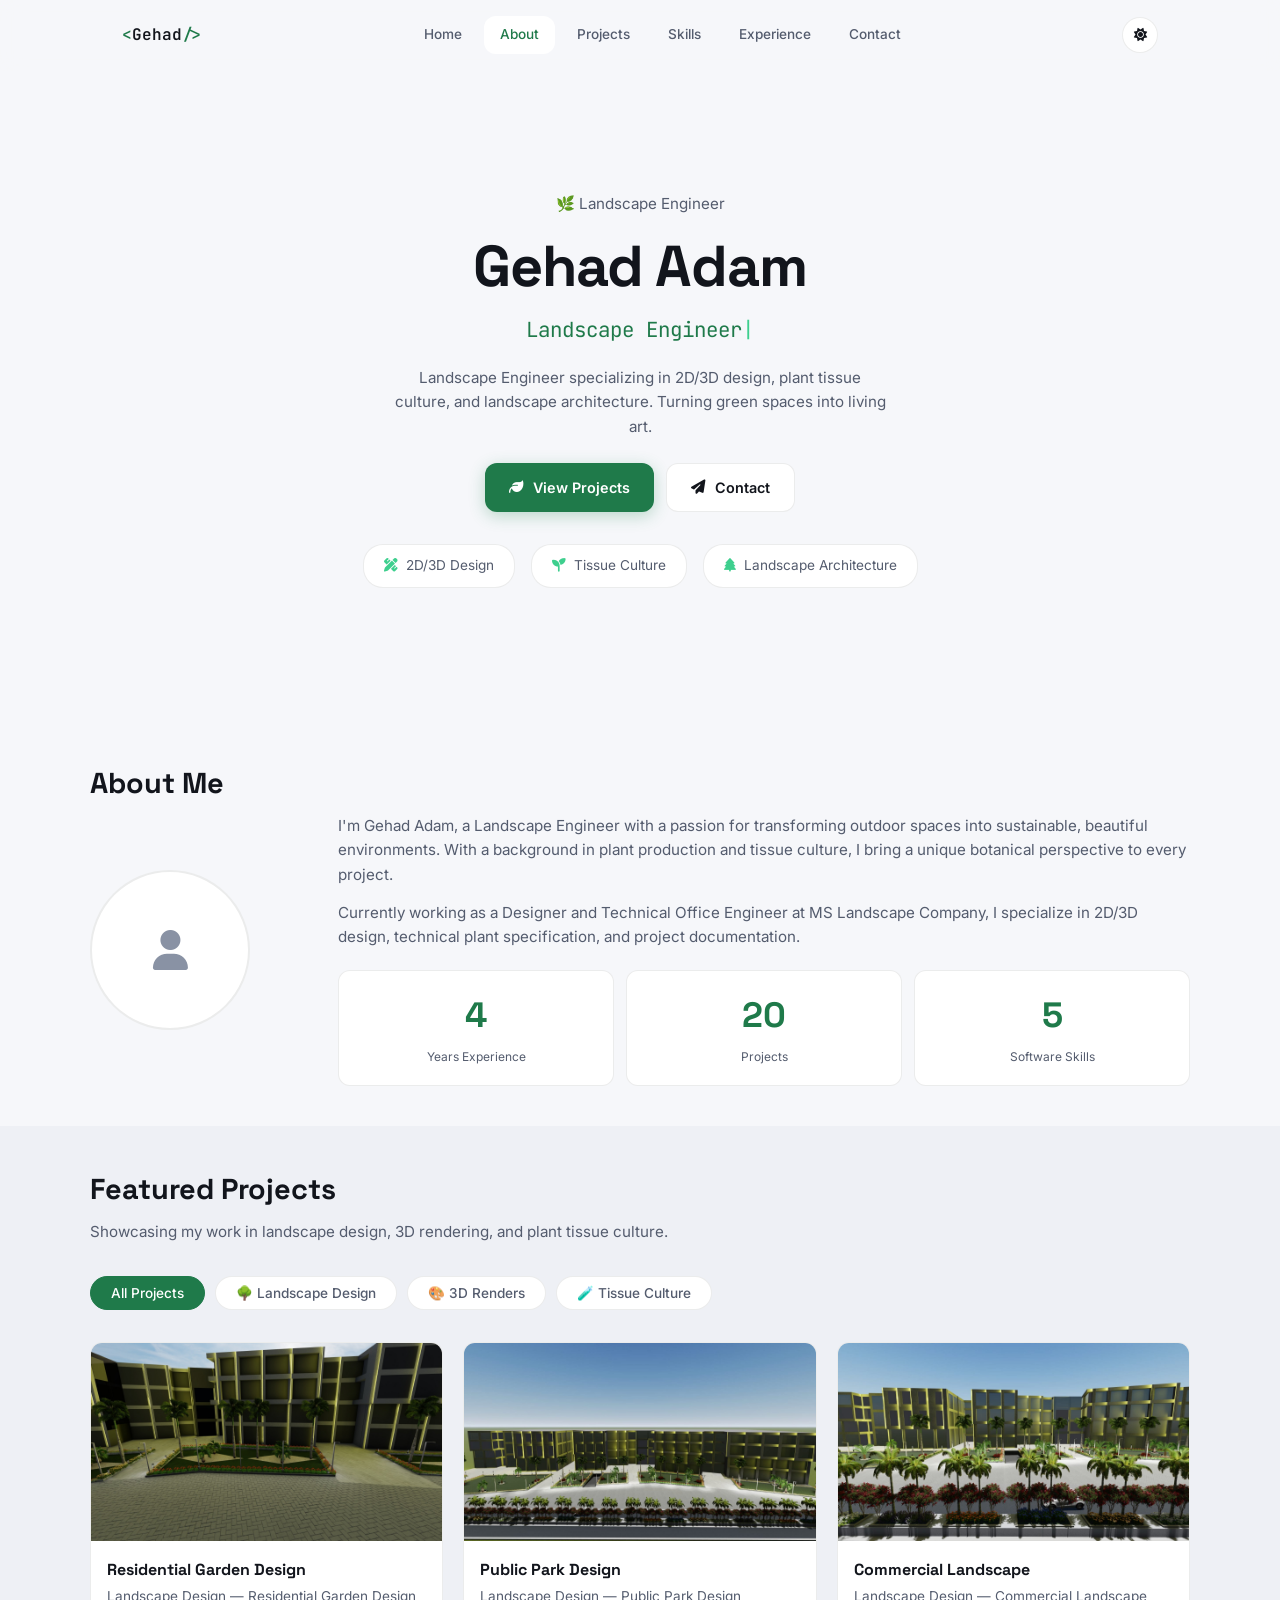
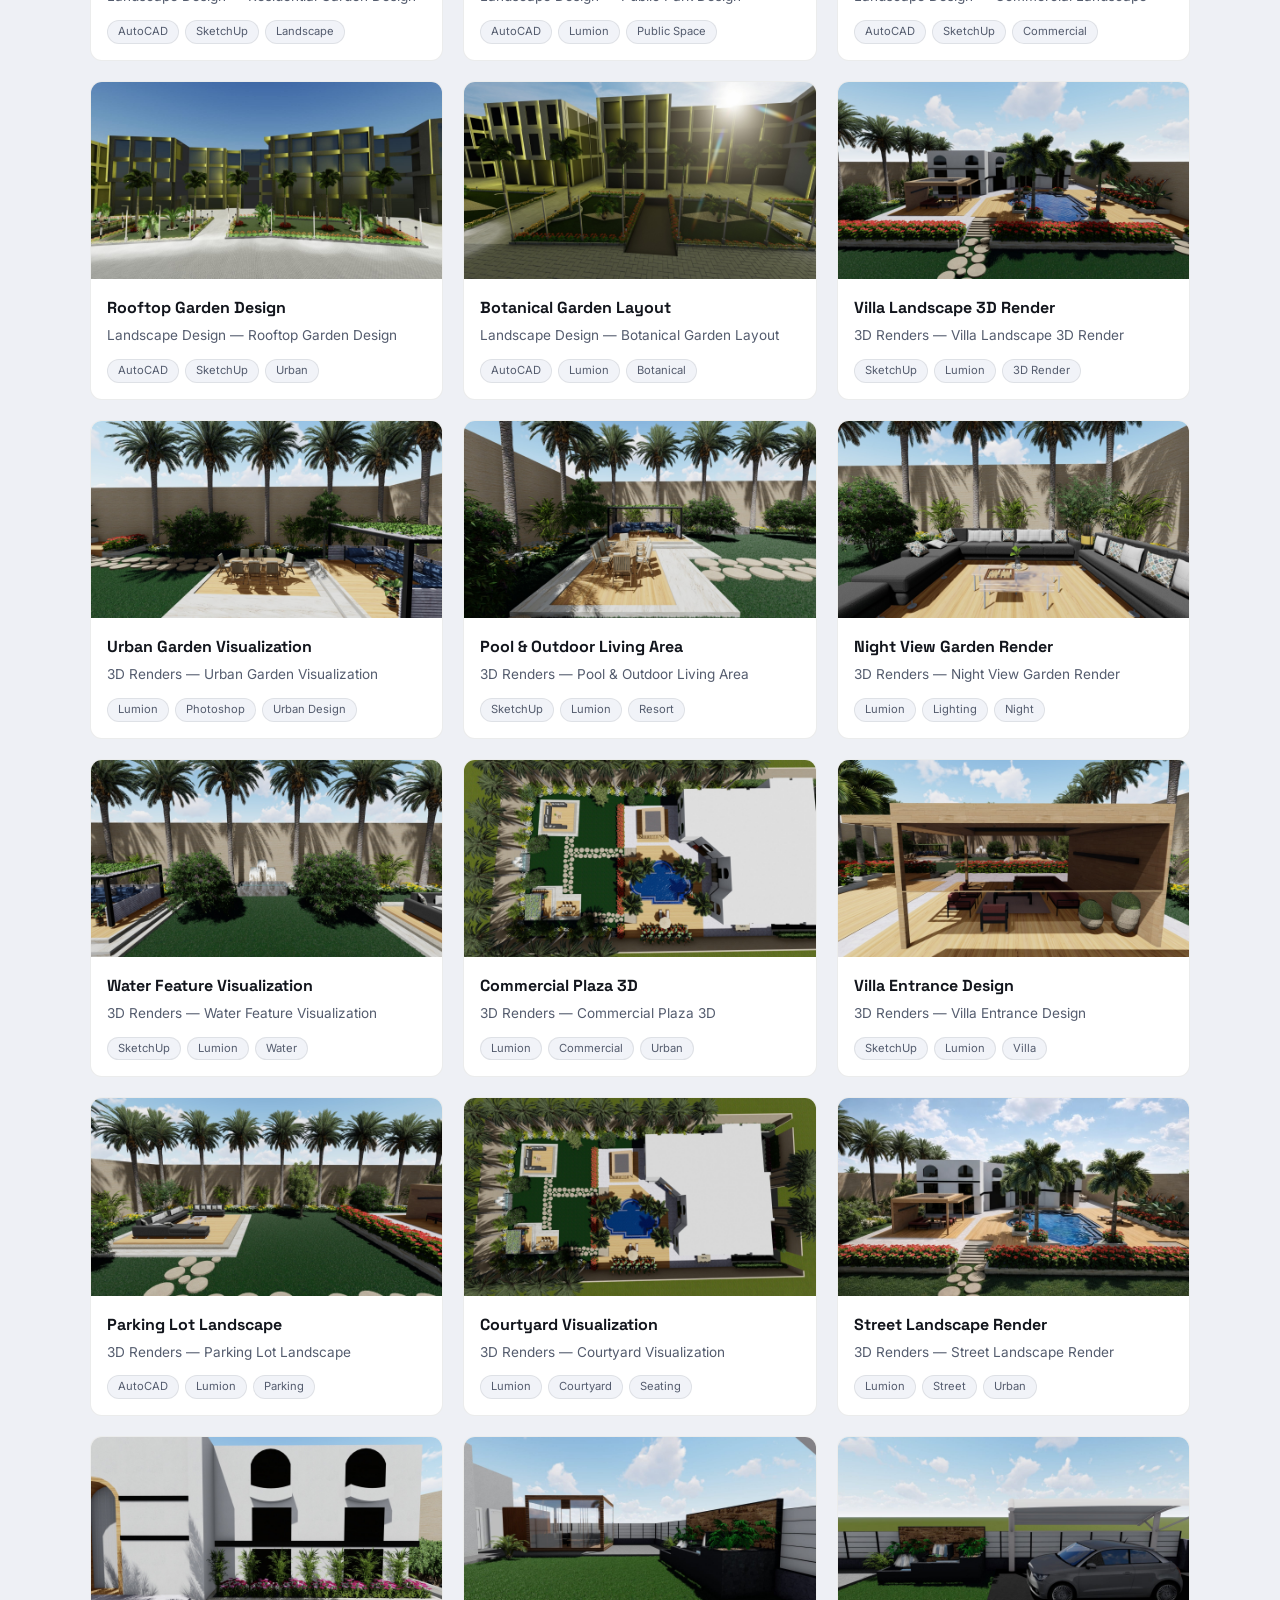
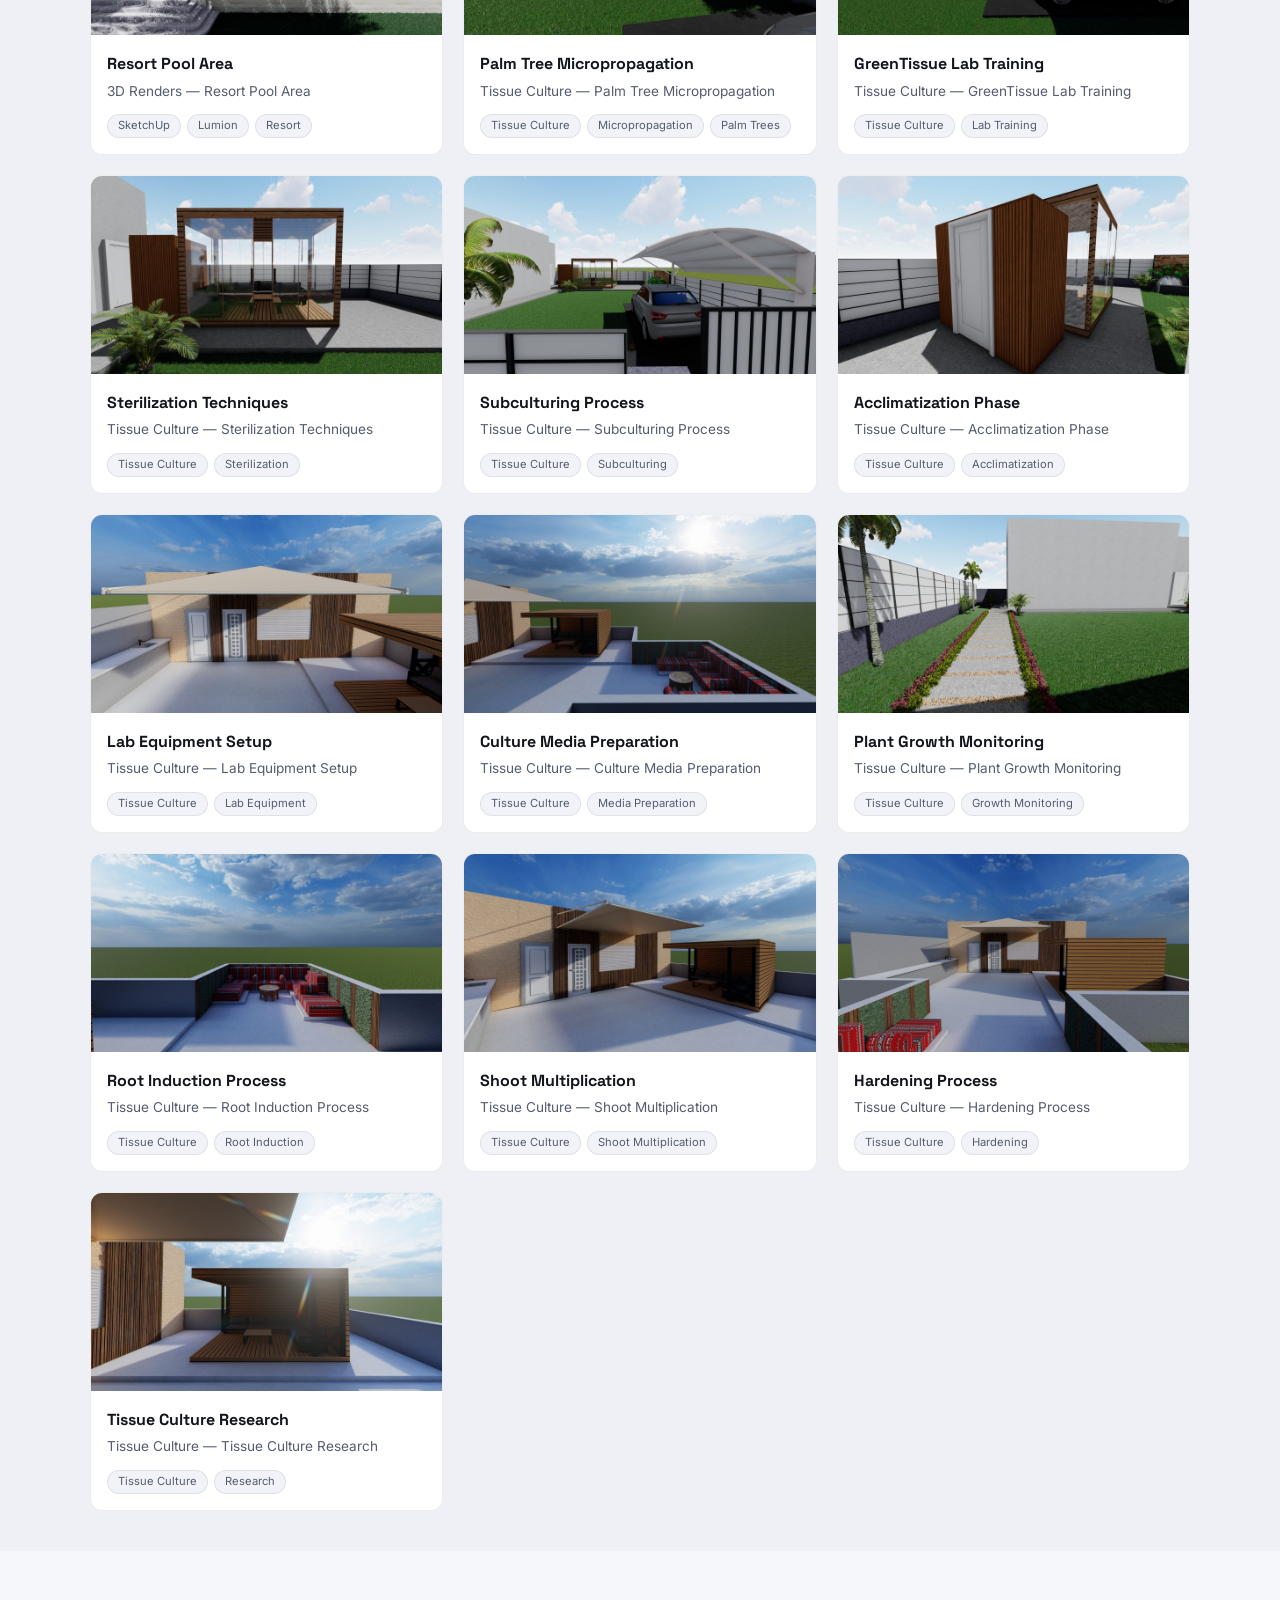
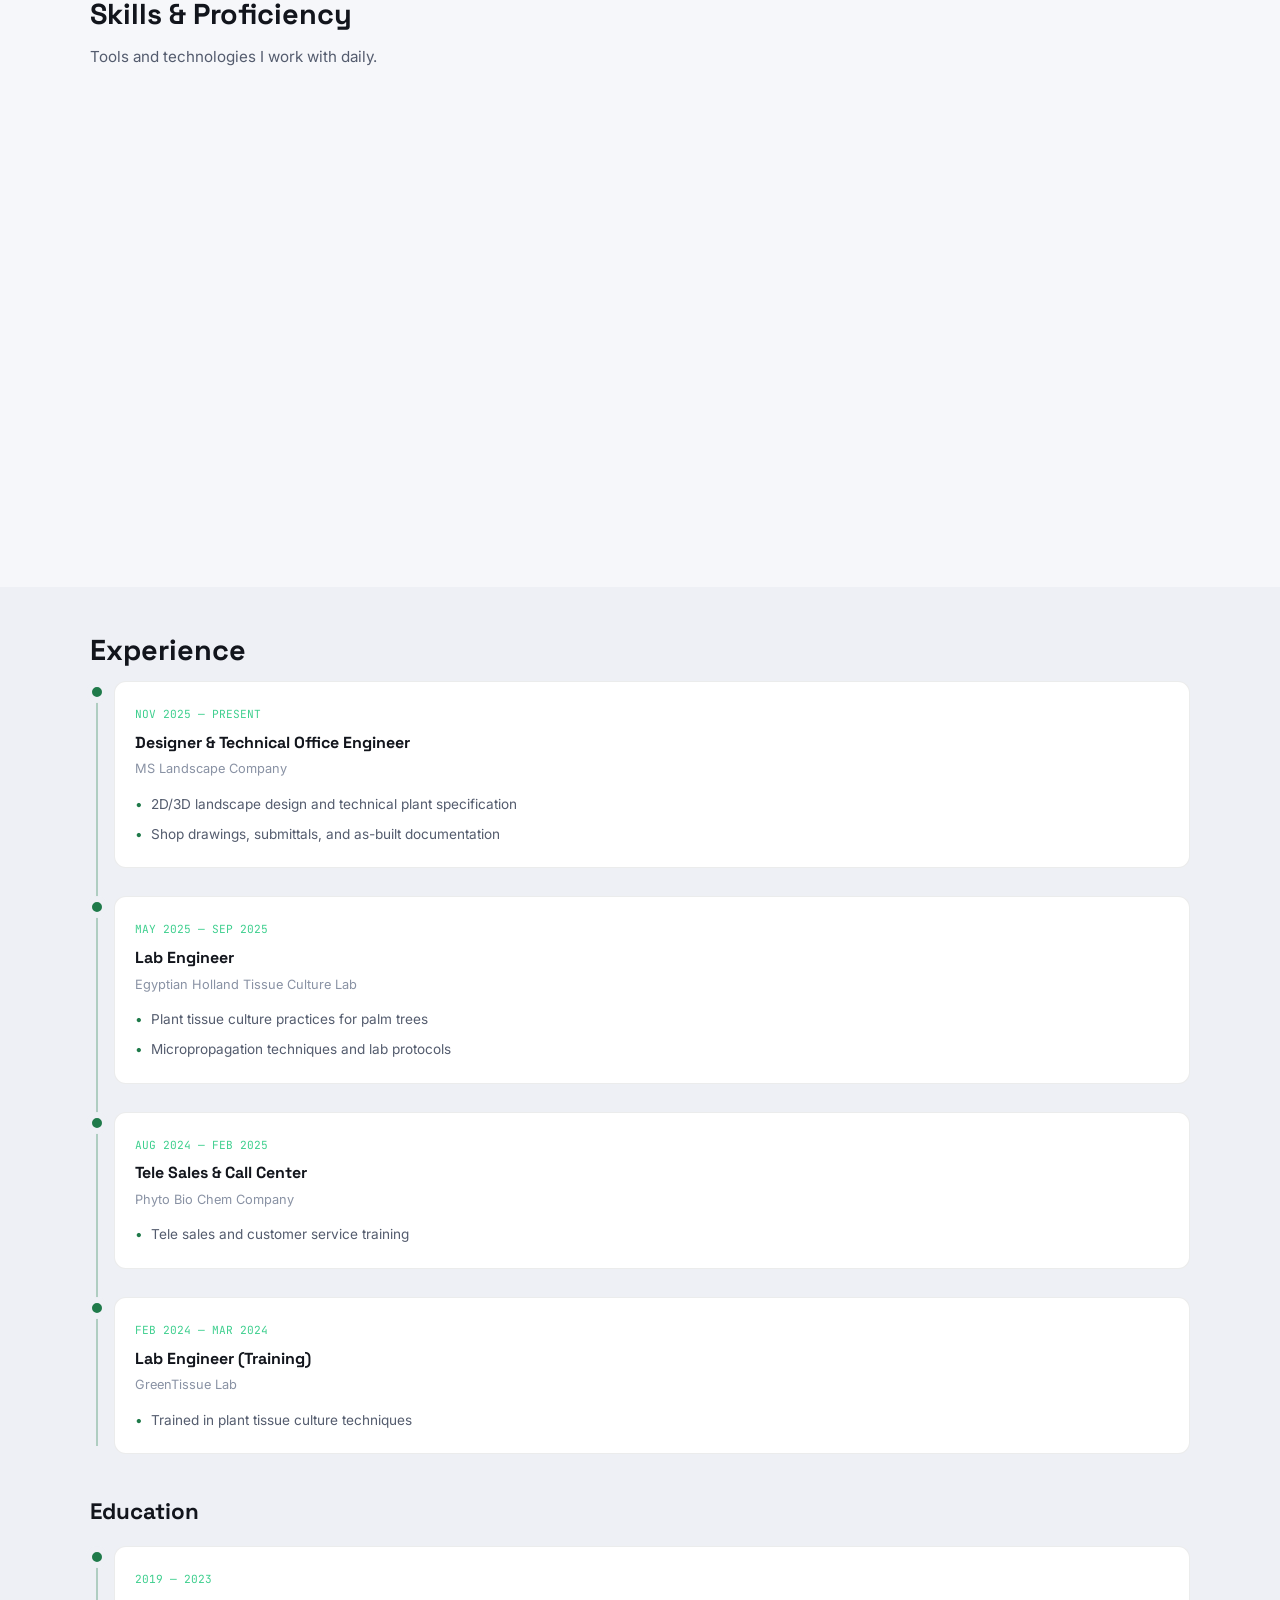
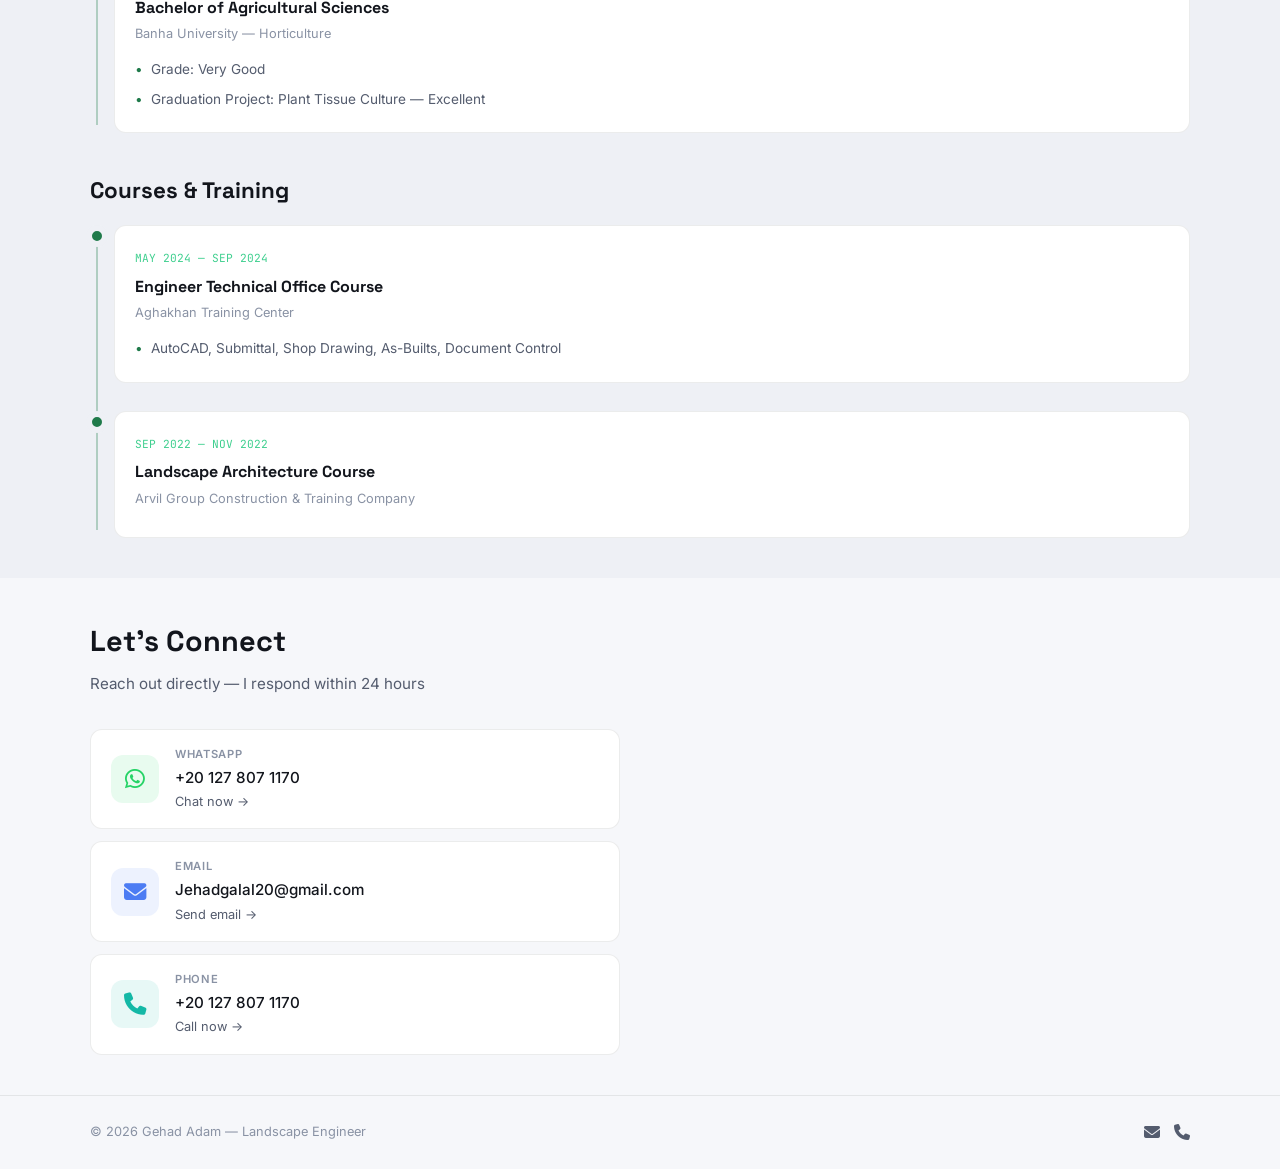
==== index.html @ 6e28e7ed "first commit" ====
<!DOCTYPE html>
<html lang="en">
<head>
  <meta charset="UTF-8">
  <meta name="viewport" content="width=device-width, initial-scale=1.0">
  <title>Gehad Adam — Landscape Engineer</title>
  <meta name="description" content="Gehad Adam — Landscape Engineer specializing in 2D/3D design, plant tissue culture, and landscape architecture.">
  <meta name="theme-color" content="#0B0F17">

  <link rel="preconnect" href="https://fonts.googleapis.com">
  <link rel="preconnect" href="https://fonts.gstatic.com" crossorigin>
  <link href="https://fonts.googleapis.com/css2?family=Space+Grotesk:wght@400;500;600;700&family=Inter:wght@400;500;600;700&family=JetBrains+Mono:wght@400;500;600&display=swap" rel="stylesheet">
  <link rel="stylesheet" href="https://cdnjs.cloudflare.com/ajax/libs/font-awesome/6.5.1/css/all.min.css">
  <link rel="stylesheet" href="style.css">
</head>
<body>

<!-- Preloader -->
<div class="preloader" id="preloader">
  <div class="preloader__spinner"></div>
  <span class="preloader__text">Loading Portfolio...</span>
</div>

<!-- NAV -->
<header class="nav" id="nav">
  <div class="nav__inner">
    <a href="#home" class="nav__logo" id="navLogo">
      <span class="nav__logo-bracket">&lt;</span>Gehad<span class="nav__logo-bracket">/&gt;</span>
    </a>
    <nav class="nav__links">
      <a href="#home" class="nav__link active">Home</a>
      <a href="#about" class="nav__link">About</a>
      <a href="#projects" class="nav__link">Projects</a>
      <a href="#skills" class="nav__link">Skills</a>
      <a href="#experience" class="nav__link">Experience</a>
      <a href="#contact" class="nav__link">Contact</a>
    </nav>
    <div class="nav__actions">
      <button class="icon-btn" id="themeToggle"><i class="fa-solid fa-moon" id="themeIcon"></i></button>
      <button class="hamburger" id="hamburger"><span></span><span></span><span></span></button>
    </div>
  </div>
  <div class="mobile-menu" id="mobileMenu">
    <a href="#home" class="mobile-menu__link">Home</a>
    <a href="#about" class="mobile-menu__link">About</a>
    <a href="#projects" class="mobile-menu__link">Projects</a>
    <a href="#skills" class="mobile-menu__link">Skills</a>
    <a href="#experience" class="mobile-menu__link">Experience</a>
    <a href="#contact" class="mobile-menu__link">Contact</a>
    <div class="mobile-menu__socials">
      <a href="mailto:Jehadgalal20@gmail.com"><i class="fa-solid fa-envelope"></i></a>
      <a href="tel:+201278071170"><i class="fa-solid fa-phone"></i></a>
    </div>
  </div>
</header>

<main>

  <!-- ===== HERO ===== -->
  <section class="hero" id="home">
    <div class="hero__inner">
      <div class="hero__content">
        <p class="hero__tag" id="heroTag">🌿 Landscape Engineer</p>
        <h1 class="hero__title" id="heroName">Gehad Adam</h1>
        <p class="hero__type"><span id="typeTarget"></span><span class="cursor">|</span></p>
        <p class="hero__desc" id="heroDesc">Loading...</p>
        <div class="hero__actions">
          <a href="#projects" class="btn btn--primary"><i class="fa-solid fa-leaf"></i> View Projects</a>
          <a href="#contact" class="btn btn--ghost"><i class="fa-solid fa-paper-plane"></i> Contact</a>
        </div>
        <div class="hero__badge" id="heroBadge"></div>
      </div>
    </div>
  </section>

  <!-- ===== ABOUT ===== -->
  <section class="section" id="about">
    <div class="section__inner">
      <h2 class="section__title">About Me</h2>
      <div class="about__grid">
        <div class="about__image">
          <img src="assets/images/profile.jpg" alt="Gehad Adam" id="profileImage" onerror="this.style.display='none'">
          <div class="about__image-placeholder"><i class="fa-solid fa-user"></i></div>
        </div>
        <div class="about__content">
          <p id="aboutText1">Loading...</p>
          <p id="aboutText2">Loading...</p>
          <div class="stats" id="statsContainer"></div>
        </div>
      </div>
    </div>
  </section>

  <!-- ===== PROJECTS ===== -->
  <section class="section section--alt" id="projects">
    <div class="section__inner">
      <h2 class="section__title">Featured Projects</h2>
      <p class="section__subtitle">Showcasing my work in landscape design, 3D rendering, and plant tissue culture.</p>
      <div class="project-categories" id="categories"></div>
      <div class="projects-grid" id="projectsGrid"></div>
    </div>
  </section>

  <!-- ===== SKILLS ===== -->
  <section class="section" id="skills">
    <div class="section__inner">
      <h2 class="section__title">Skills & Proficiency</h2>
      <p class="section__subtitle">Tools and technologies I work with daily.</p>
      <div class="skills-grid" id="skillsGrid"></div>
    </div>
  </section>

  <!-- ===== EXPERIENCE ===== -->
  <section class="section section--alt" id="experience">
    <div class="section__inner">
      <h2 class="section__title">Experience</h2>
      <div class="timeline" id="timelineContainer"></div>
      <h3 style="margin: 40px 0 16px; font-family: 'Space Grotesk', sans-serif; font-size: 1.4rem;">Education</h3>
      <div class="timeline" id="educationContainer"></div>
      <h3 style="margin: 40px 0 16px; font-family: 'Space Grotesk', sans-serif; font-size: 1.4rem;">Courses & Training</h3>
      <div class="timeline" id="coursesContainer"></div>
    </div>
  </section>

  <!-- ===== CONTACT (روابط فقط - بدون فورم) ===== -->
  <section class="section" id="contact">
    <div class="section__inner">
      <h2 class="section__title">Let's Connect</h2>
      <p class="section__subtitle">Reach out directly — I respond within 24 hours</p>
      <div class="contact__grid">
        <div class="contact__methods" id="contactMethods"></div>
      </div>
    </div>
  </section>

</main>

<!-- ===== FOOTER ===== -->
<footer class="footer">
  <div class="footer__inner">
    <p>&copy; <span id="year"></span> <span id="footerText">Gehad Adam — Landscape Engineer</span></p>
    <div class="footer__socials">
      <a href="mailto:Jehadgalal20@gmail.com"><i class="fa-solid fa-envelope"></i></a>
      <a href="tel:+201278071170"><i class="fa-solid fa-phone"></i></a>
    </div>
  </div>
</footer>

<!-- ===== SCROLL TO TOP ===== -->
<button class="scroll-top" id="scrollTop"><i class="fa-solid fa-arrow-up"></i></button>

<!-- ===== تحميل البيانات أولاً ===== -->
<script src="data.js"></script>
<!-- ===== ثم السكربت الرئيسي ===== -->
<script src="script.js"></script>

</body>
</html>
---- style.css ----
/* ===================================================================
   DESIGN TOKENS
   =================================================================== */
:root {
  --bg: #0B0F17;
  --bg-alt: #10141F;
  --surface: #151A26;
  --surface-2: #1B2130;
  --border: rgba(237, 239, 244, 0.08);
  --text: #EDEFF4;
  --text-muted: #8B93A7;
  --text-faint: #5B6478;
  --primary: #2D8F5E;
  --primary-glow: rgba(45, 143, 94, 0.3);
  --signal: #3ECF8E;
  --radius: 12px;
  --radius-lg: 20px;
  --shadow: 0 8px 30px rgba(0,0,0,0.3);
  --transition: 0.3s cubic-bezier(0.16, 1, 0.3, 1);
}

[data-theme="light"] {
  --bg: #F6F7FA;
  --bg-alt: #EEF0F5;
  --surface: #FFFFFF;
  --surface-2: #F1F3F8;
  --border: rgba(11, 15, 23, 0.08);
  --text: #12151C;
  --text-muted: #545C6E;
  --text-faint: #8992A4;
  --primary: #1F7A4A;
  --shadow: 0 8px 30px rgba(0,0,0,0.08);
}

* { margin: 0; padding: 0; box-sizing: border-box; }
html { scroll-behavior: smooth; }
body {
  background: var(--bg);
  color: var(--text);
  font-family: 'Inter', sans-serif;
  line-height: 1.6;
  transition: background 0.3s, color 0.3s;
  -webkit-font-smoothing: antialiased;
}
a { color: inherit; text-decoration: none; }
ul { list-style: none; }
button { font-family: inherit; cursor: pointer; border: none; background: none; color: inherit; }
input, textarea { font-family: inherit; }

/* ===================================================================
   UTILITIES
   =================================================================== */
.btn {
  display: inline-flex;
  align-items: center;
  gap: 10px;
  padding: 12px 24px;
  border-radius: var(--radius);
  font-weight: 600;
  font-size: 0.9rem;
  transition: all var(--transition);
}
.btn--primary {
  background: var(--primary);
  color: #fff;
  box-shadow: 0 4px 16px var(--primary-glow);
}
.btn--primary:hover { transform: translateY(-2px); box-shadow: 0 8px 24px var(--primary-glow); }
.btn--ghost {
  background: var(--surface);
  border: 1px solid var(--border);
}
.btn--ghost:hover { border-color: var(--primary); }
.btn--block { width: 100%; justify-content: center; }

.section {
  padding: 40px 20px;
}
.section--alt { background: var(--bg-alt); }
.section__inner { max-width: 1100px; margin: 0 auto; }
.section__title {
  font-family: 'Space Grotesk', sans-serif;
  font-size: 1.8rem;
  font-weight: 700;
  margin-bottom: 8px;
}
.section__subtitle {
  color: var(--text-muted);
  margin-bottom: 32px;
  font-size: 0.95rem;
}

/* ===================================================================
   PRELOADER
   =================================================================== */
.preloader {
  position: fixed; inset: 0; z-index: 9999;
  background: var(--bg);
  display: flex; flex-direction: column; align-items: center; justify-content: center;
  gap: 16px;
  transition: opacity 0.5s, visibility 0.5s;
}
.preloader.hide { opacity: 0; visibility: hidden; }
.preloader__spinner {
  width: 40px; height: 40px;
  border: 3px solid var(--surface-2);
  border-top-color: var(--primary);
  border-radius: 50%;
  animation: spin 0.8s linear infinite;
}
@keyframes spin { to { transform: rotate(360deg); } }
.preloader__text { color: var(--text-muted); font-size: 0.85rem; }

/* ===================================================================
   NAV
   =================================================================== */
.nav {
  position: fixed; top: 0; left: 0; right: 0; z-index: 900;
  background: rgba(11, 15, 23, 0.85);
  backdrop-filter: blur(12px);
  -webkit-backdrop-filter: blur(12px);
  border-bottom: 1px solid transparent;
  transition: border-color 0.3s;
}
[data-theme="light"] .nav { background: rgba(246, 247, 250, 0.85); }
.nav.scrolled { border-bottom-color: var(--border); }

.nav__inner {
  display: flex;
  align-items: center;
  justify-content: space-between;
  padding: 12px 16px;
  max-width: 1100px; margin: 0 auto;
}
.nav__logo {
  font-family: 'JetBrains Mono', monospace;
  font-weight: 600;
  font-size: 1rem;
}
.nav__logo-bracket { color: var(--primary); }

.nav__links {
  display: none;
  gap: 6px;
}
.nav__link {
  padding: 8px 16px;
  border-radius: var(--radius);
  font-size: 0.85rem;
  font-weight: 500;
  color: var(--text-muted);
  transition: all 0.2s;
}
.nav__link:hover { color: var(--text); background: var(--surface); }
.nav__link.active { color: var(--primary); background: var(--surface); }

.nav__actions {
  display: flex;
  align-items: center;
  gap: 8px;
}
.icon-btn {
  width: 36px; height: 36px;
  border-radius: 50%;
  display: flex; align-items: center; justify-content: center;
  background: var(--surface);
  border: 1px solid var(--border);
  transition: all var(--transition);
}
.icon-btn:hover { border-color: var(--primary); }

.hamburger {
  display: flex;
  flex-direction: column;
  gap: 4px;
  padding: 6px;
}
.hamburger span {
  display: block;
  width: 22px; height: 2px;
  background: var(--text);
  border-radius: 2px;
  transition: all 0.3s;
}
.hamburger.open span:nth-child(1) { transform: translateY(6px) rotate(45deg); }
.hamburger.open span:nth-child(2) { opacity: 0; }
.hamburger.open span:nth-child(3) { transform: translateY(-6px) rotate(-45deg); }

.mobile-menu {
  display: none;
  flex-direction: column;
  background: var(--bg-alt);
  border-bottom: 1px solid var(--border);
  max-height: 0;
  overflow: hidden;
  transition: max-height 0.4s cubic-bezier(0.16, 1, 0.3, 1);
}
.mobile-menu.open { max-height: 400px; display: flex; }
.mobile-menu__link {
  padding: 14px 20px;
  font-weight: 500;
  color: var(--text-muted);
  border-bottom: 1px solid var(--border);
}
.mobile-menu__link:hover { color: var(--primary); }
.mobile-menu__socials {
  display: flex;
  gap: 16px;
  padding: 16px 20px;
}
.mobile-menu__socials a {
  color: var(--text-muted);
  font-size: 1.1rem;
}
.mobile-menu__socials a:hover { color: var(--primary); }

@media (min-width: 768px) {
  .nav__links { display: flex; }
  .hamburger { display: none; }
  .mobile-menu { display: none !important; }
  .nav__inner { padding: 16px 32px; }
}
@media (max-width: 767px) {
  .nav__links { display: none; }
  .hamburger { display: flex; }
  .mobile-menu { display: flex; }
}

/* ===================================================================
   HERO
   =================================================================== */
.hero {
  padding: 60px 20px 20px;
  min-height: 80vh;
  display: flex;
  align-items: center;
}
.hero__inner {
  max-width: 1100px;
  margin: 0 auto;
  width: 100%;
}
.hero__content {
  text-align: center;
}
.hero__tag {
  color: var(--text-muted);
  font-size: 0.95rem;
  margin-bottom: 4px;
}
.hero__title {
  font-family: 'Space Grotesk', sans-serif;
  font-size: 2.4rem;
  font-weight: 700;
  letter-spacing: -0.02em;
}
.hero__type {
  font-family: 'JetBrains Mono', monospace;
  font-size: 1.1rem;
  color: var(--primary);
  min-height: 2em;
}
.cursor {
  animation: blink 1s step-end infinite;
  color: var(--signal);
}
@keyframes blink { 50% { opacity: 0; } }
.hero__desc {
  color: var(--text-muted);
  max-width: 500px;
  margin: 12px auto 24px;
  font-size: 0.95rem;
}
.hero__actions {
  display: flex;
  gap: 12px;
  justify-content: center;
  flex-wrap: wrap;
}
.hero__badge {
  display: flex;
  flex-wrap: wrap;
  gap: 10px;
  justify-content: center;
  margin-top: 32px;
}
.badge {
  display: flex;
  align-items: center;
  gap: 8px;
  background: var(--surface);
  padding: 8px 16px;
  border-radius: 20px;
  border: 1px solid var(--border);
  font-size: 0.8rem;
  color: var(--text-muted);
}
.badge i { color: var(--signal); }

@media (min-width: 768px) {
  .hero { padding: 100px 32px 40px; }
  .hero__title { font-size: 3.6rem; }
  .hero__type { font-size: 1.3rem; }
  .hero__badge { gap: 16px; }
  .badge { padding: 10px 20px; font-size: 0.85rem; }
}

/* ===================================================================
   ABOUT
   =================================================================== */
.about__grid {
  display: grid;
  gap: 32px;
}
.about__image {
  width: 160px;
  height: 160px;
  border-radius: 50%;
  overflow: hidden;
  margin: 0 auto;
  background: var(--surface);
  border: 2px solid var(--border);
}
.about__image img {
  width: 100%;
  height: 100%;
  object-fit: cover;
}
.about__image-placeholder {
  width: 100%;
  height: 100%;
  display: flex;
  align-items: center;
  justify-content: center;
  color: var(--text-faint);
  font-size: 2.5rem;
}
.about__content p {
  color: var(--text-muted);
  margin-bottom: 14px;
  font-size: 0.95rem;
}
.about__content strong { color: var(--text); }

.stats {
  display: grid;
  grid-template-columns: repeat(3, 1fr);
  gap: 12px;
  margin-top: 20px;
}
.stat {
  text-align: center;
  background: var(--surface);
  padding: 16px;
  border-radius: var(--radius);
  border: 1px solid var(--border);
}
.stat__number {
  display: block;
  font-family: 'Space Grotesk', sans-serif;
  font-size: 1.8rem;
  font-weight: 700;
  color: var(--primary);
}
.stat__label {
  font-size: 0.75rem;
  color: var(--text-muted);
}

@media (min-width: 768px) {
  .about__grid {
    grid-template-columns: 200px 1fr;
    gap: 48px;
    align-items: center;
  }
  .about__image { margin: 0; }
  .stat__number { font-size: 2.2rem; }
}

/* ===================================================================
   PROJECTS
   =================================================================== */
.project-categories {
  display: flex;
  gap: 10px;
  flex-wrap: wrap;
  margin-bottom: 32px;
}
.category-btn {
  padding: 8px 20px;
  border-radius: 20px;
  font-size: 0.85rem;
  font-weight: 500;
  background: var(--surface);
  border: 1px solid var(--border);
  color: var(--text-muted);
  transition: all 0.25s ease;
  cursor: pointer;
}
.category-btn:hover {
  border-color: var(--text-muted);
  color: var(--text);
}
.category-btn.active {
  background: var(--primary);
  color: #fff;
  border-color: var(--primary);
}

.projects-grid {
  display: grid;
  grid-template-columns: 1fr;
  gap: 20px;
}
.project-card {
  background: var(--surface);
  border-radius: var(--radius);
  border: 1px solid var(--border);
  overflow: hidden;
  transition: all var(--transition);
}
.project-card:hover {
  transform: translateY(-4px);
  border-color: var(--primary);
}
.project-card.hidden-item { display: none; }

.project-card__media {
  aspect-ratio: 16/9;
  background: var(--surface-2);
  overflow: hidden;
  position: relative;
}
.project-card__media img {
  width: 100%;
  height: 100%;
  object-fit: cover;
  transition: transform 0.5s var(--transition);
}
.project-card:hover .project-card__media img {
  transform: scale(1.05);
}
.project-card__media.no-image img { display: none; }
.project-card__fallback {
  position: absolute; inset: 0;
  display: none; align-items: center; justify-content: center;
  font-size: 2.5rem; color: var(--text-faint);
}
.project-card__media.no-image .project-card__fallback { display: flex; }

.project-card__body {
  padding: 16px;
}
.project-card__body h3 {
  font-family: 'Space Grotesk', sans-serif;
  font-size: 1rem;
  margin-bottom: 4px;
}
.project-card__body p {
  font-size: 0.85rem;
  color: var(--text-muted);
  margin-bottom: 12px;
}
.tags {
  display: flex;
  gap: 6px;
  flex-wrap: wrap;
}
.tags span {
  font-size: 0.7rem;
  padding: 2px 10px;
  border-radius: 12px;
  background: var(--surface-2);
  color: var(--text-muted);
  border: 1px solid var(--border);
}

@media (min-width: 600px) {
  .projects-grid { grid-template-columns: repeat(2, 1fr); }
}
@media (min-width: 992px) {
  .projects-grid { grid-template-columns: repeat(3, 1fr); }
}

/* ===================================================================
   SKILLS
   =================================================================== */
.skills-grid {
  display: grid;
  grid-template-columns: 1fr 1fr;
  gap: 14px;
}
.skill-card {
  background: var(--surface);
  padding: 20px;
  border-radius: var(--radius);
  border: 1px solid var(--border);
  transition: all var(--transition);
}
.skill-card:hover { transform: translateY(-4px); border-color: var(--primary); }
.skill-card__icon {
  font-size: 1.4rem;
  color: var(--primary);
  margin-bottom: 8px;
}
.skill-card h3 {
  font-family: 'Space Grotesk', sans-serif;
  font-size: 0.95rem;
  margin-bottom: 8px;
}
.skill-card ul li {
  color: var(--text-muted);
  font-size: 0.8rem;
  padding: 2px 0;
}
.skill-card ul li::before {
  content: '▸ ';
  color: var(--primary);
}

@media (min-width: 600px) {
  .skills-grid { grid-template-columns: repeat(2, 1fr); }
}
@media (min-width: 900px) {
  .skills-grid { grid-template-columns: repeat(3, 1fr); }
}

/* ===================================================================
   EXPERIENCE (Timeline)
   =================================================================== */
.timeline {
  position: relative;
  padding-left: 24px;
}
.timeline::before {
  content: '';
  position: absolute; left: 6px; top: 8px; bottom: 8px;
  width: 2px;
  background: var(--primary);
  opacity: 0.3;
}
.timeline__item {
  position: relative;
  margin-bottom: 28px;
}
.timeline__item:last-child { margin-bottom: 0; }
.timeline__dot {
  position: absolute; left: -24px; top: 4px;
  width: 14px; height: 14px;
  border-radius: 50%;
  background: var(--primary);
  border: 2px solid var(--bg-alt);
  box-shadow: 0 0 0 4px var(--bg-alt);
}
.timeline__content {
  background: var(--surface);
  padding: 18px 20px;
  border-radius: var(--radius);
  border: 1px solid var(--border);
}
.timeline__date {
  font-family: 'JetBrains Mono', monospace;
  font-size: 0.7rem;
  color: var(--signal);
  text-transform: uppercase;
}
.timeline__content h3 {
  font-family: 'Space Grotesk', sans-serif;
  font-size: 1rem;
  margin: 4px 0;
}
.timeline__meta {
  font-size: 0.8rem;
  color: var(--text-faint);
  margin-bottom: 10px;
}
.timeline__content ul li {
  font-size: 0.85rem;
  color: var(--text-muted);
  padding: 4px 0 4px 16px;
  position: relative;
}
.timeline__content ul li::before {
  content: '•';
  position: absolute; left: 0;
  color: var(--primary);
}

/* ===================================================================
   CONTACT
   =================================================================== */
.contact__grid {
  display: grid;
  gap: 32px;
}
.contact__methods {
  display: flex;
  flex-direction: column;
  gap: 12px;
}
.contact__card {
  display: flex;
  align-items: center;
  gap: 16px;
  padding: 16px 20px;
  border-radius: var(--radius);
  background: var(--surface);
  border: 1px solid var(--border);
  transition: all var(--transition);
  text-decoration: none;
  color: var(--text);
  cursor: pointer;
}
.contact__card:hover { transform: translateX(6px); border-color: var(--primary); }
.contact__card--whatsapp:hover { border-color: #25D366; }
.contact__card--whatsapp .contact__card-icon { color: #25D366; background: rgba(37, 211, 102, 0.1); }
.contact__card--email:hover { border-color: #4C7CF3; }
.contact__card--email .contact__card-icon { color: #4C7CF3; background: rgba(76, 124, 243, 0.1); }
.contact__card--phone:hover { border-color: #14B8A6; }
.contact__card--phone .contact__card-icon { color: #14B8A6; background: rgba(20, 184, 166, 0.1); }

.contact__card-icon {
  width: 48px;
  height: 48px;
  border-radius: 12px;
  display: flex;
  align-items: center;
  justify-content: center;
  font-size: 1.4rem;
  flex-shrink: 0;
  background: var(--bg-alt);
  transition: all var(--transition);
}
.contact__card-content { flex: 1; display: flex; flex-direction: column; gap: 2px; }
.contact__card-label {
  font-size: 0.7rem;
  text-transform: uppercase;
  letter-spacing: 0.06em;
  color: var(--text-faint);
  font-weight: 600;
}
.contact__card-value {
  font-weight: 500;
  font-size: 0.95rem;
  color: var(--text);
}
.contact__card-action {
  font-size: 0.8rem;
  color: var(--text-muted);
  transition: color 0.2s;
}
.contact__card:hover .contact__card-action { color: var(--primary); }

.contact__form-wrapper {
  background: var(--surface);
  padding: 24px;
  border-radius: var(--radius-lg);
  border: 1px solid var(--border);
}
.contact__form-note {
  color: var(--text-muted);
  font-size: 0.85rem;
  margin-bottom: 16px;
}
.contact__form-note i { color: var(--signal); margin-right: 6px; }
.contact__form .field { margin-bottom: 14px; }
.contact__form input,
.contact__form textarea {
  width: 100%;
  padding: 12px 14px;
  border-radius: var(--radius);
  background: var(--bg);
  border: 1px solid var(--border);
  color: var(--text);
  font-size: 0.9rem;
  transition: border-color 0.2s;
}
.contact__form input:focus,
.contact__form textarea:focus {
  border-color: var(--primary);
  outline: none;
}
.contact__form input::placeholder,
.contact__form textarea::placeholder {
  color: var(--text-faint);
}
.form__status {
  margin-top: 12px;
  font-size: 0.85rem;
  min-height: 20px;
}
.form__status.success { color: var(--signal); }
.form__status.error { color: #F87171; }

@media (min-width: 768px) {
  .contact__grid {
    grid-template-columns: 1fr 1fr;
    gap: 40px;
    align-items: start;
  }
  .contact__form-wrapper { padding: 32px; }
}

/* ===================================================================
   FOOTER
   =================================================================== */
.footer {
  padding: 24px 20px;
  border-top: 1px solid var(--border);
}
.footer__inner {
  max-width: 1100px;
  margin: 0 auto;
  display: flex;
  align-items: center;
  justify-content: space-between;
  flex-wrap: wrap;
  gap: 12px;
}
.footer p {
  font-size: 0.8rem;
  color: var(--text-faint);
}
.footer__socials {
  display: flex;
  gap: 14px;
}
.footer__socials a {
  color: var(--text-muted);
  font-size: 1rem;
  transition: color 0.2s;
}
.footer__socials a:hover { color: var(--primary); }

/* ===================================================================
   SCROLL TO TOP
   =================================================================== */
.scroll-top {
  position: fixed; bottom: 20px; right: 20px; z-index: 800;
  width: 44px; height: 44px;
  border-radius: 50%;
  background: var(--primary);
  color: #fff;
  display: flex; align-items: center; justify-content: center;
  box-shadow: 0 4px 16px var(--primary-glow);
  opacity: 0; visibility: hidden;
  transform: translateY(12px);
  transition: all 0.3s;
}
.scroll-top.show { opacity: 1; visibility: visible; transform: translateY(0); }
.scroll-top:hover { transform: translateY(-4px); }

/* ===================================================================
   RESPONSIVE OVERRIDES
   =================================================================== */
@media (max-width: 480px) {
  .hero__title { font-size: 1.8rem; }
  .section__title { font-size: 1.4rem; }
  .stats { grid-template-columns: repeat(2, 1fr); }
  .skills-grid { grid-template-columns: 1fr; }
}
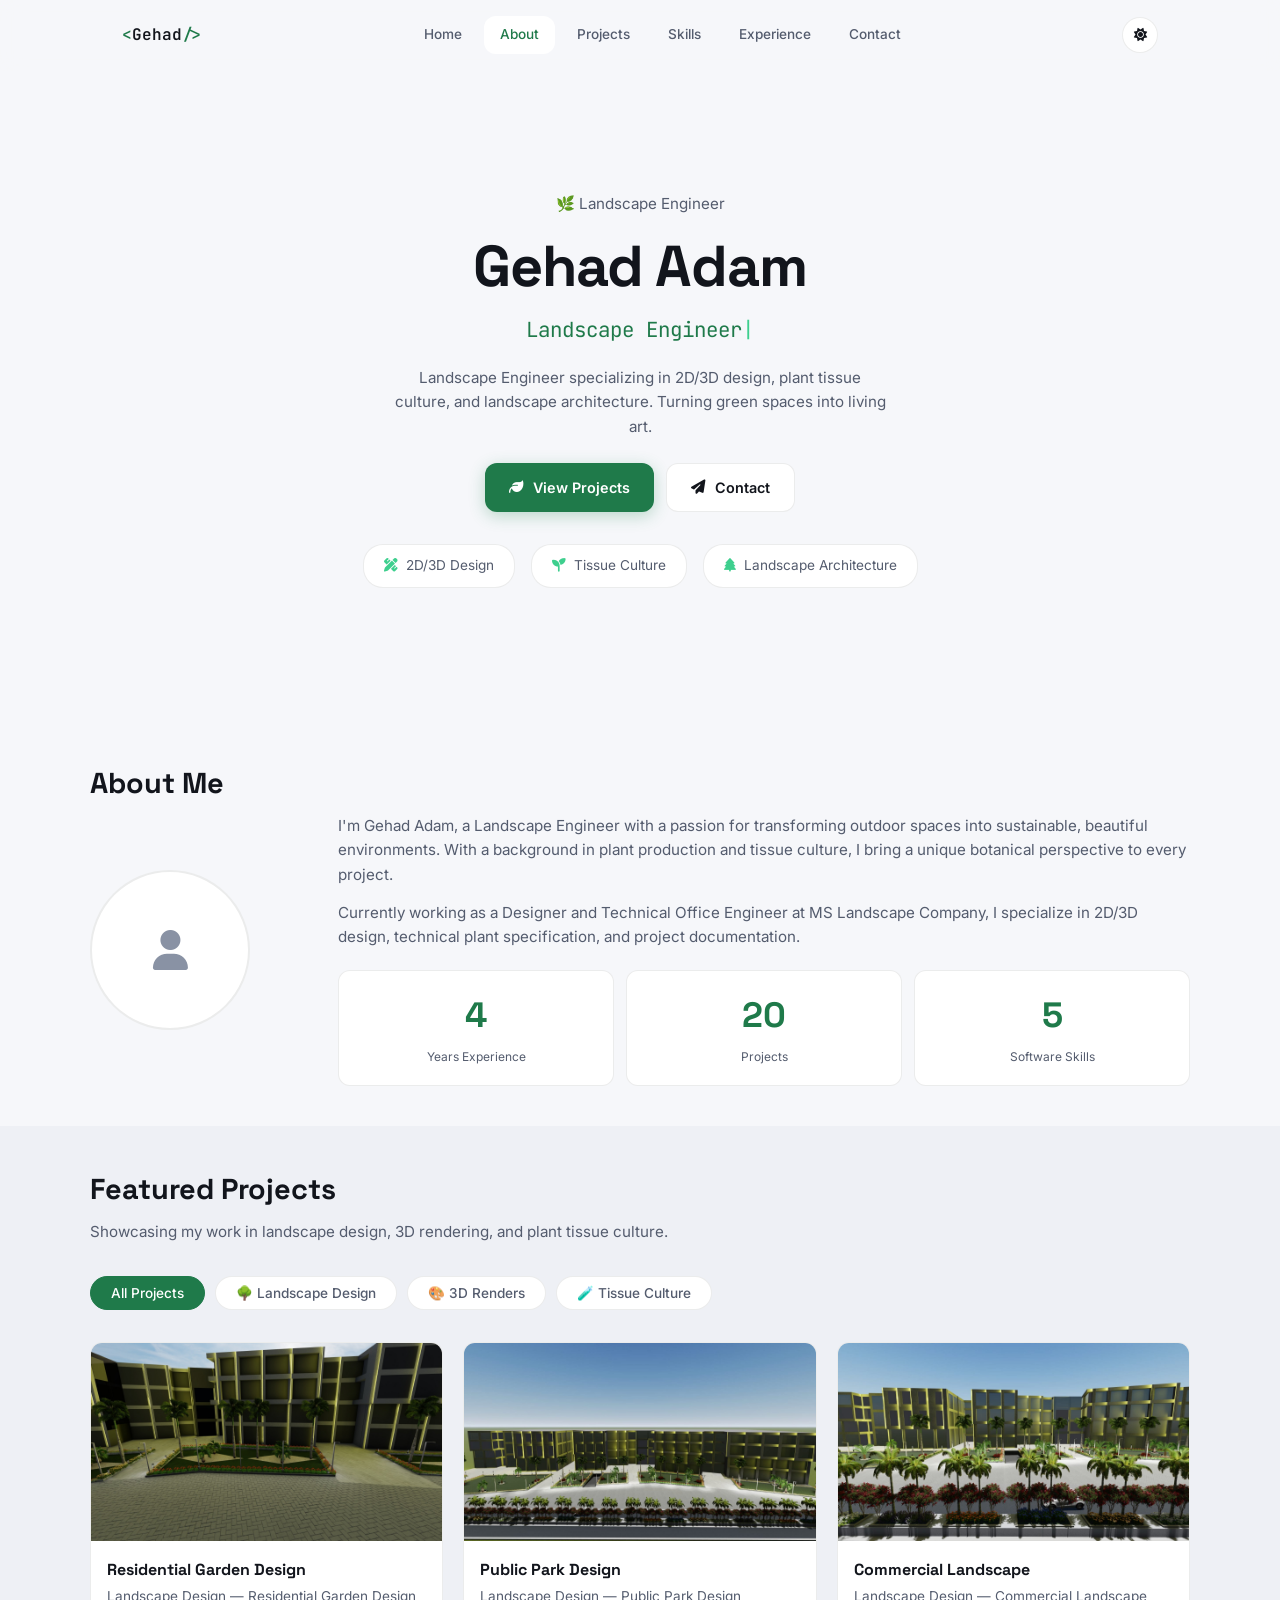
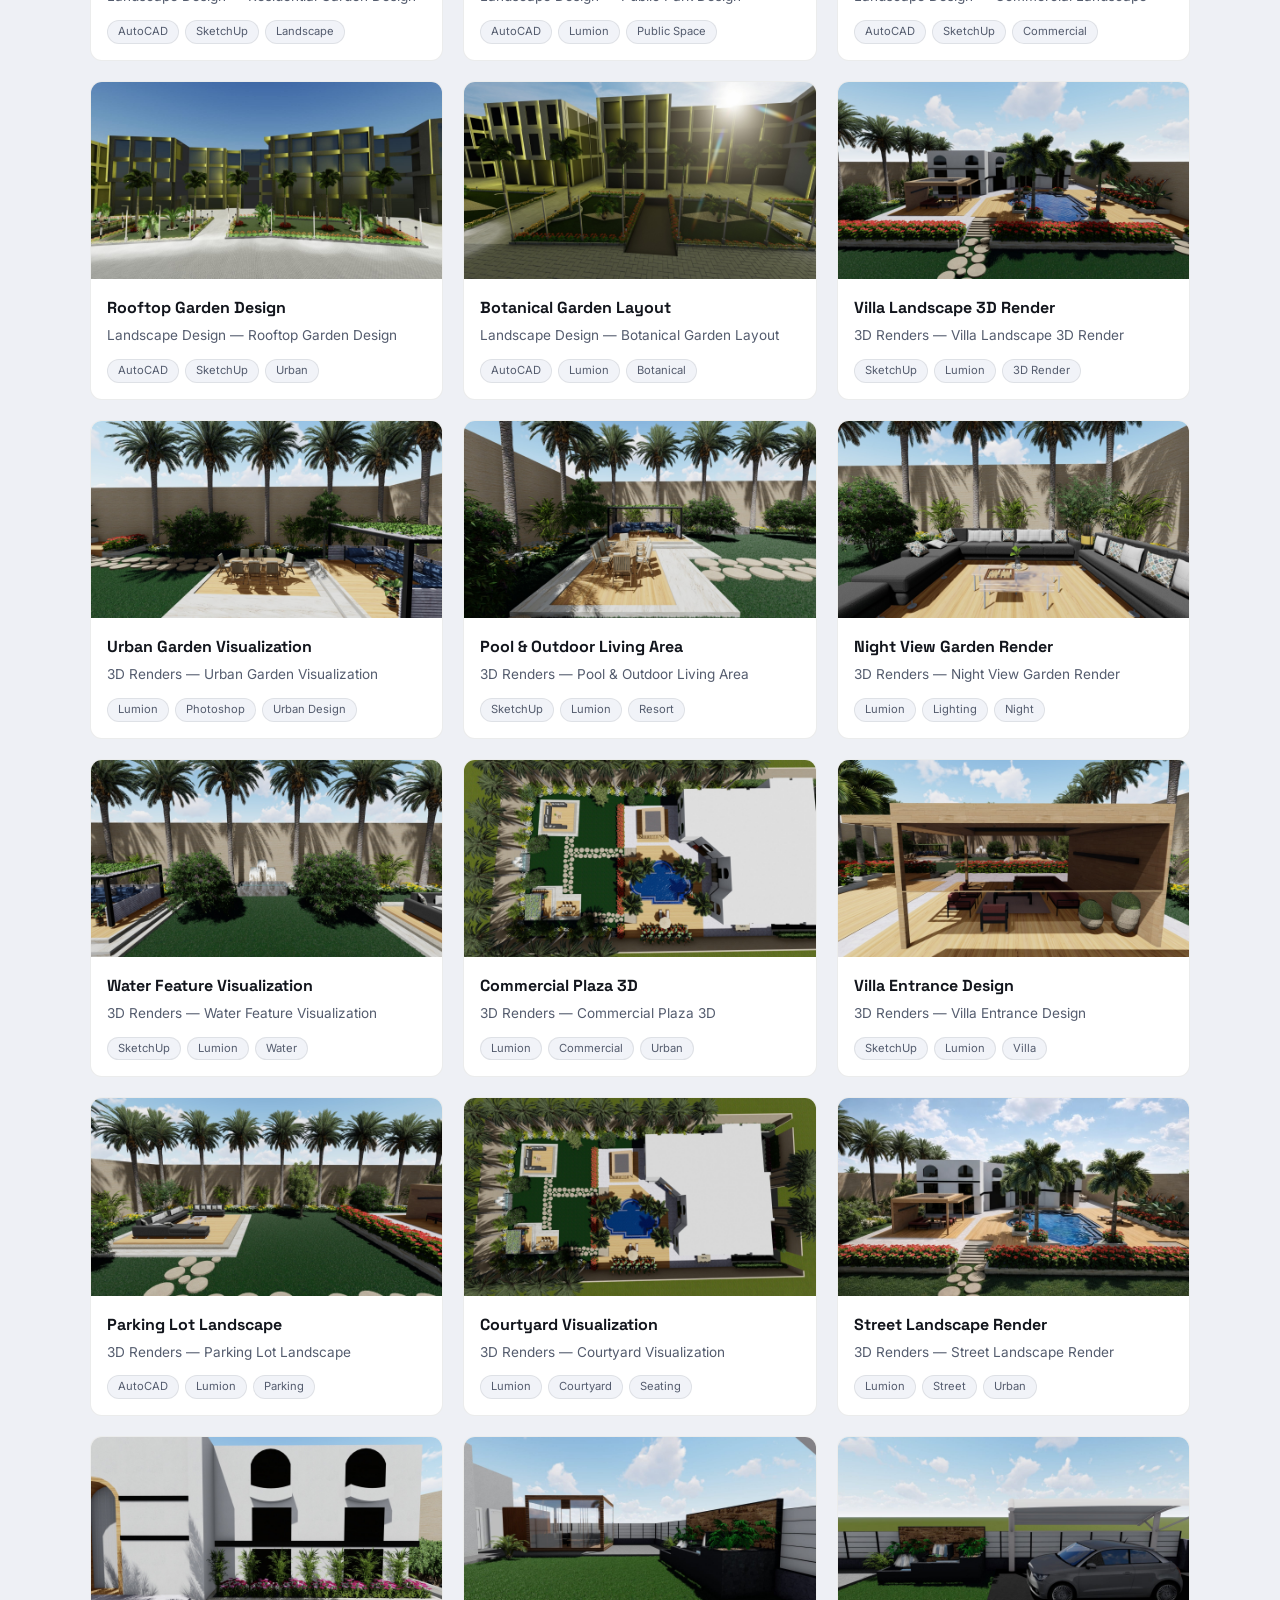
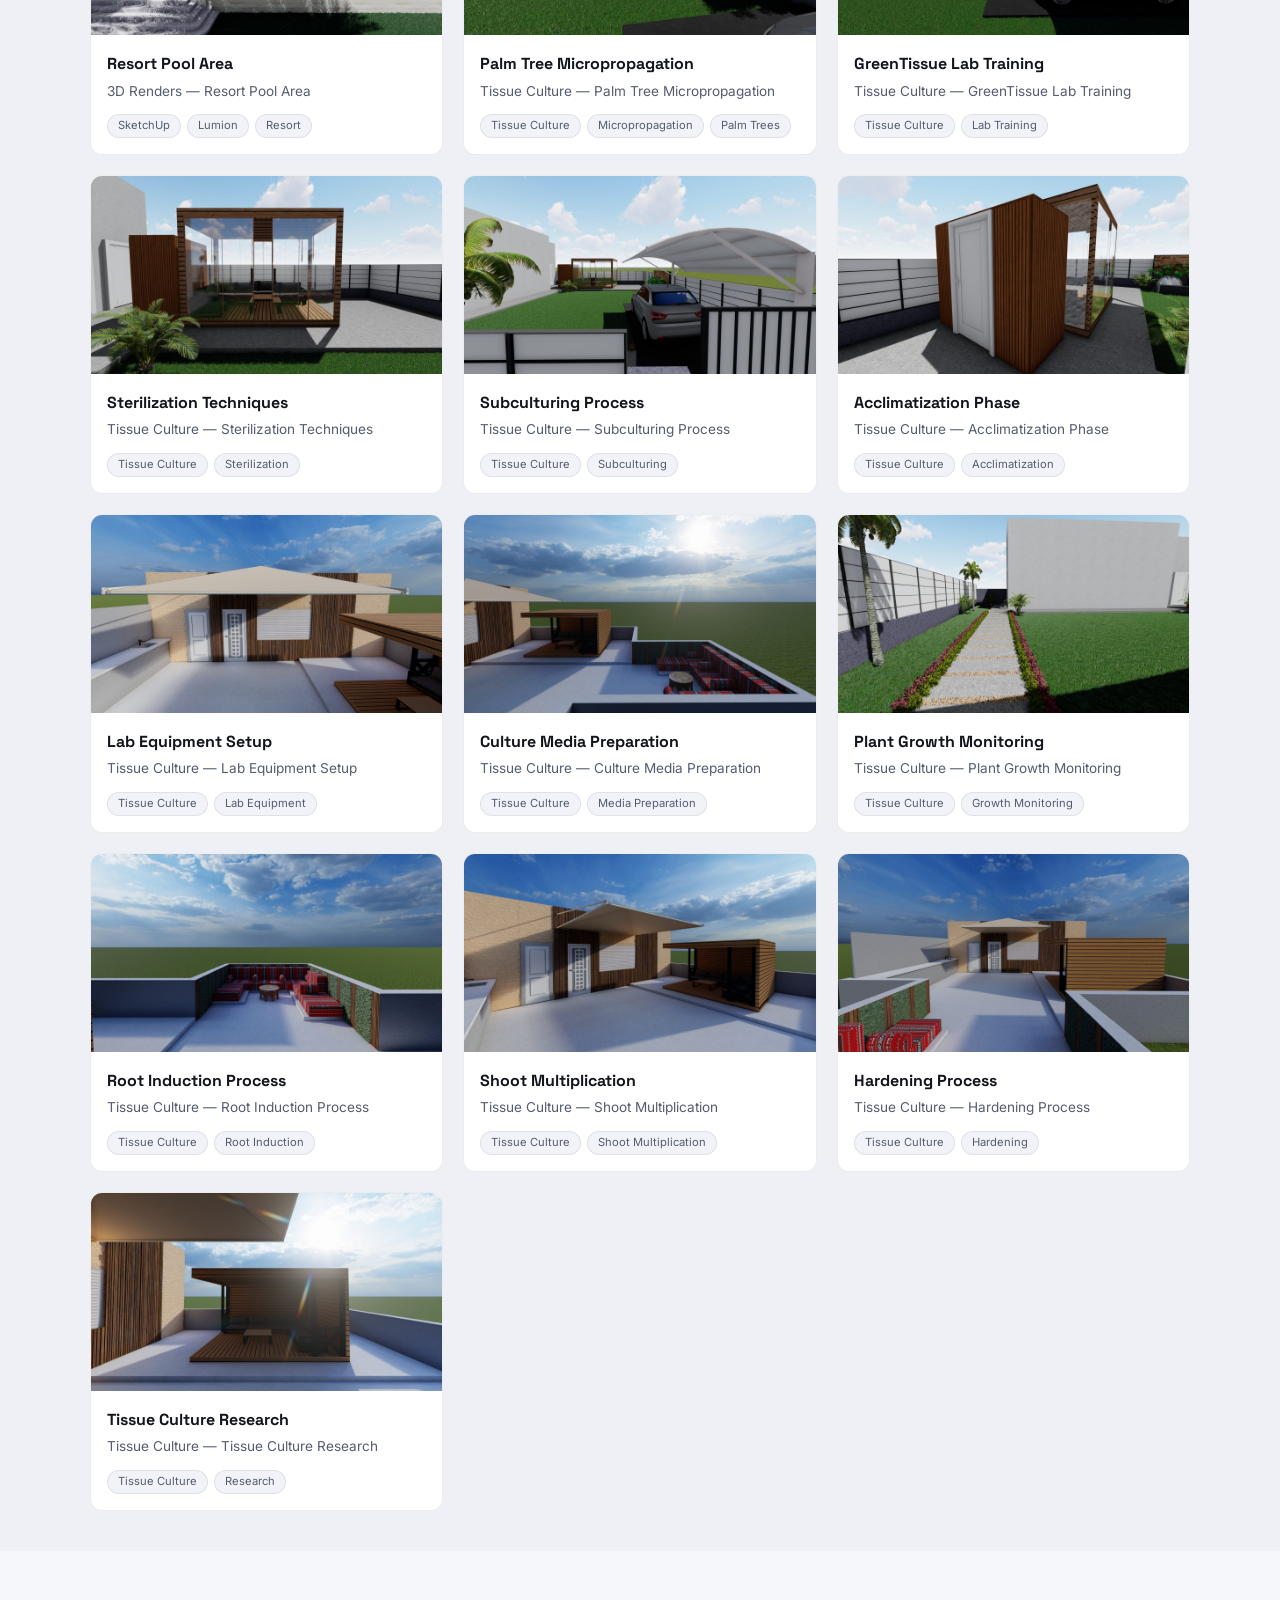
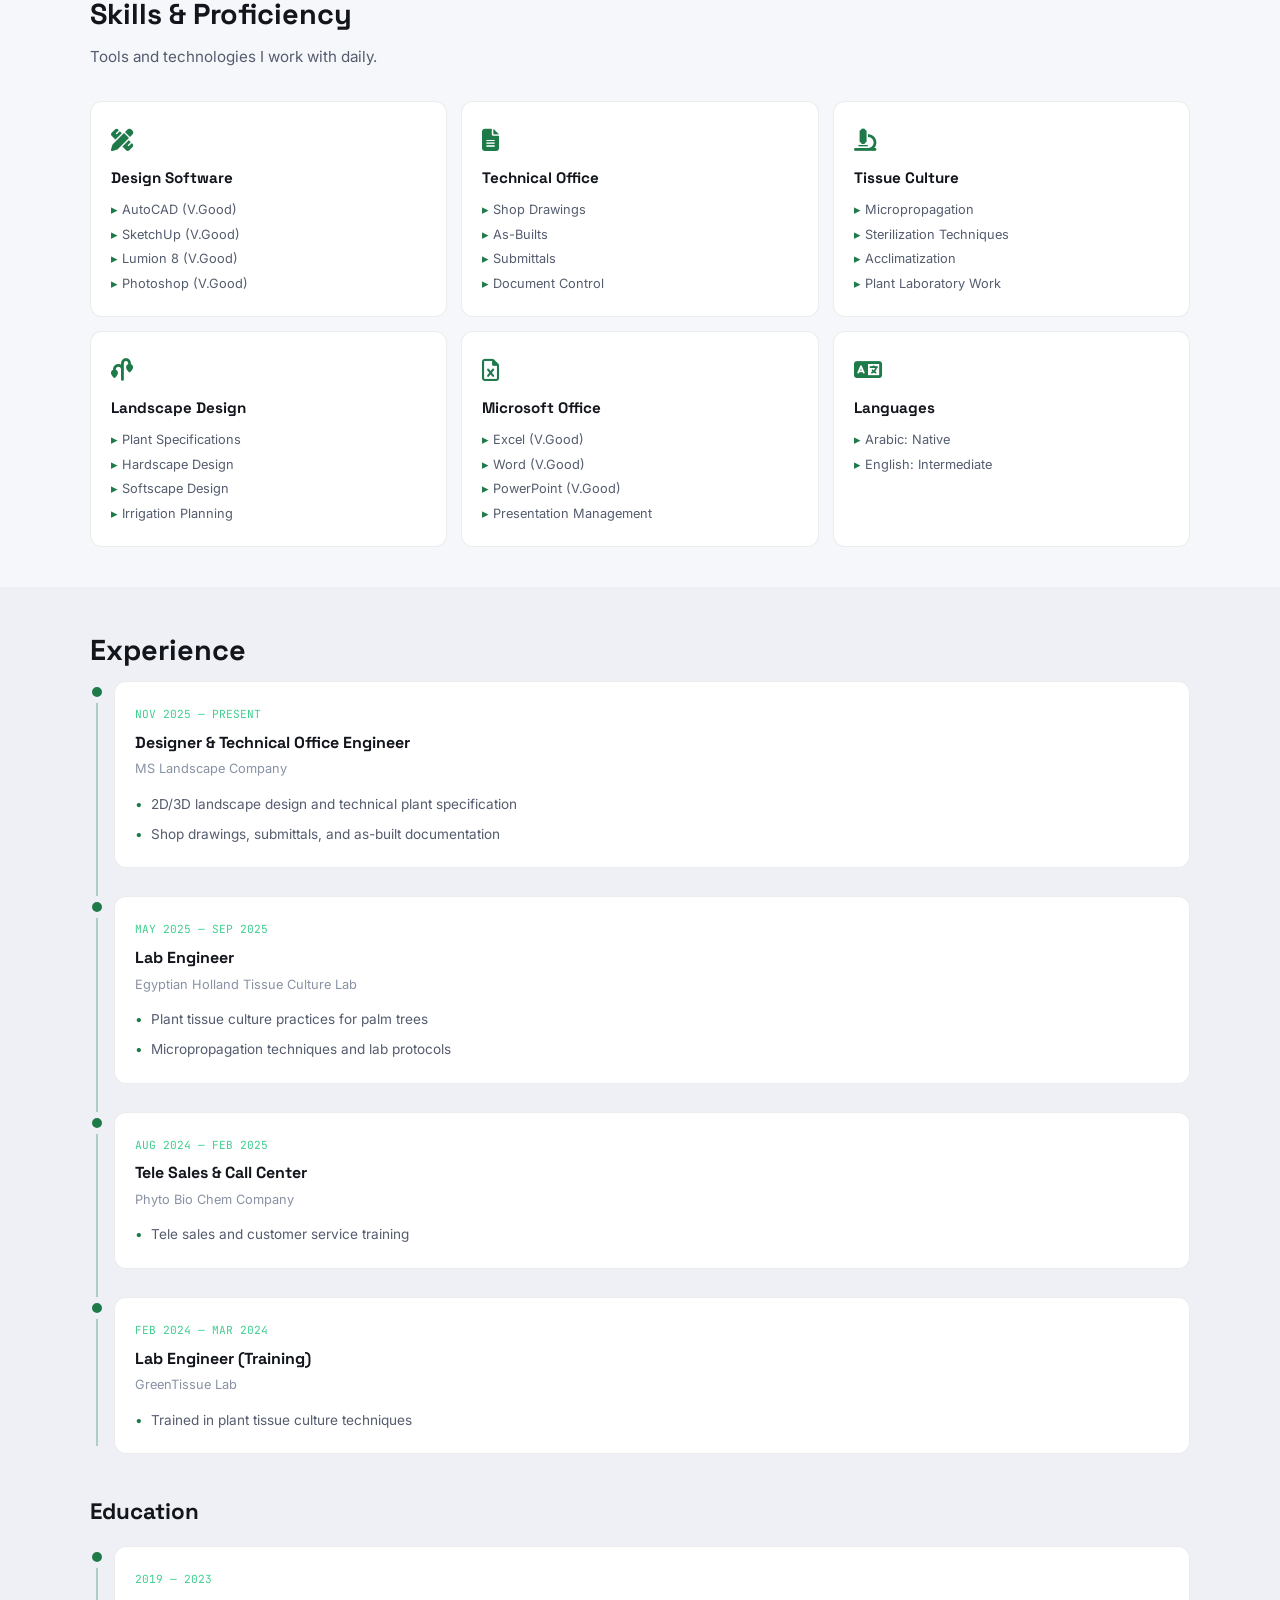
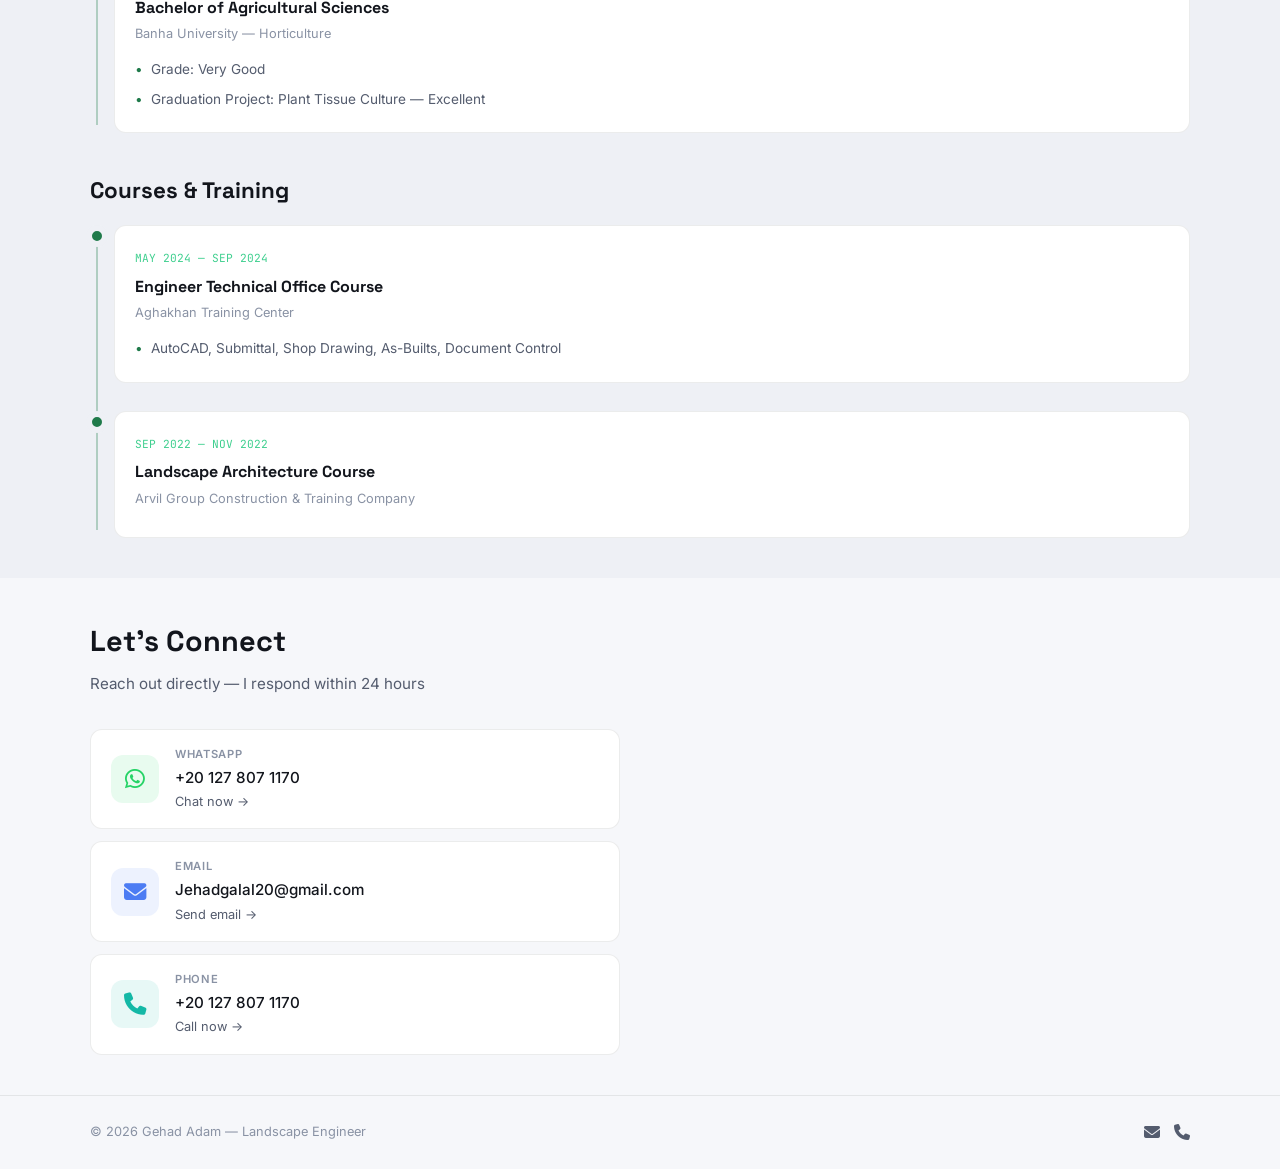
==== commit 44e12cd2: "admin" ====
--- a/index.html
+++ b/index.html
@@ -149,9 +149,15 @@
 <!-- ===== SCROLL TO TOP ===== -->
 <button class="scroll-top" id="scrollTop"><i class="fa-solid fa-arrow-up"></i></button>
 
-<!-- ===== تحميل البيانات أولاً ===== -->
+<!-- ===== Firebase (قراءة البيانات من Firestore) ===== -->
+<script src="https://www.gstatic.com/firebasejs/10.12.2/firebase-app-compat.js"></script>
+<script src="https://www.gstatic.com/firebasejs/10.12.2/firebase-firestore-compat.js"></script>
+<script src="https://www.gstatic.com/firebasejs/10.12.2/firebase-auth-compat.js"></script>
+<script src="firebase-config.js"></script>
+<script src="firebase-service.js"></script>
+<!-- ===== البيانات الاحتياطية (تُستخدم لو لم تكتمل إعدادات Firebase) ===== -->
 <script src="data.js"></script>
-<!-- ===== ثم السكربت الرئيسي ===== -->
+<!-- ===== السكربت الرئيسي ===== -->
 <script src="script.js"></script>
 
 </body>
